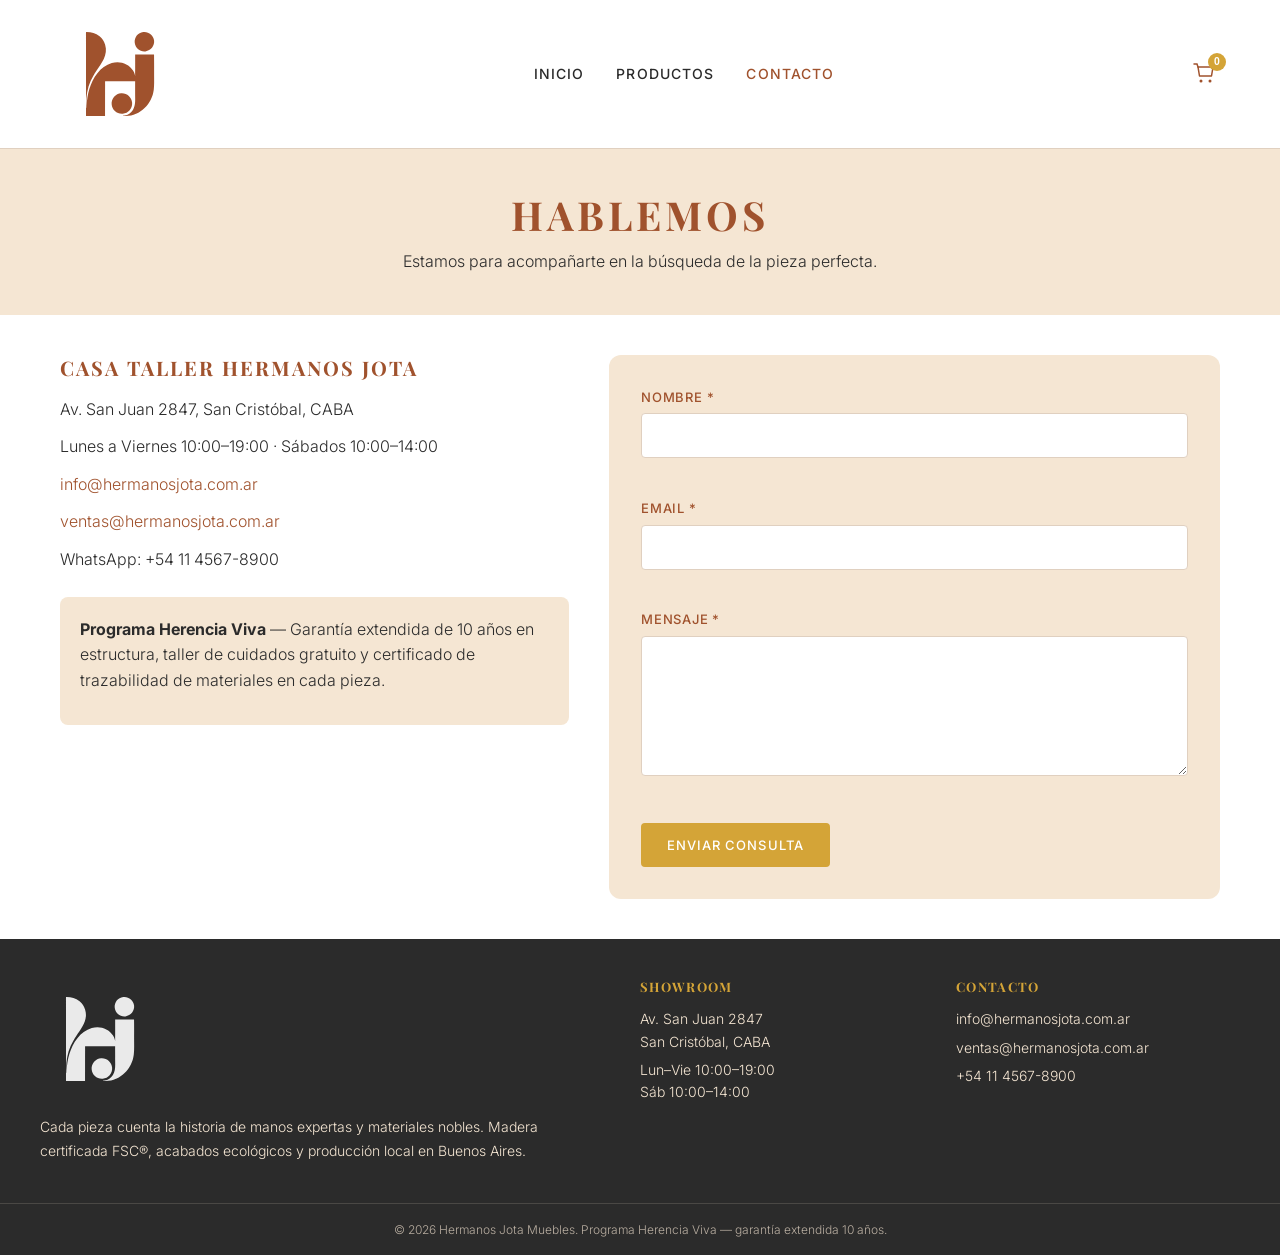
==== contacto.html @ 07ece823 "feat: primer boceto" ====
<!DOCTYPE html>
<html lang="es">
  <head>
    <meta charset="UTF-8" />
    <meta name="viewport" content="width=device-width, initial-scale=1.0" />
    <meta
      name="description"
      content="Contactá con Hermanos Jota. Showroom en San Cristóbal, Buenos Aires."
    />
    <title>Contacto — Hermanos Jota</title>
    <link rel="stylesheet" href="css/styles.css" />
    <link rel="stylesheet" href="css/contacto.css" />
  </head>
  <body data-page="contacto">
    <header class="site-header"></header>

    <main>
      <div class="page-header">
        <div class="container">
          <h1>Hablemos</h1>
          <p>Estamos para acompañarte en la búsqueda de la pieza perfecta.</p>
        </div>
      </div>

      <div class="container contact-layout">
        <div class="contact-info">
          <h2>Casa Taller Hermanos Jota</h2>
          <p>Av. San Juan 2847, San Cristóbal, CABA</p>
          <p>Lunes a Viernes 10:00–19:00 · Sábados 10:00–14:00</p>
          <p>
            <a href="mailto:info@hermanosjota.com.ar">info@hermanosjota.com.ar</a>
          </p>
          <p>
            <a href="mailto:ventas@hermanosjota.com.ar">ventas@hermanosjota.com.ar</a>
          </p>
          <p>WhatsApp: +54 11 4567-8900</p>
          <div class="contact-info__highlight">
            <p>
              <strong>Programa Herencia Viva</strong> — Garantía extendida de 10 años
              en estructura, taller de cuidados gratuito y certificado de
              trazabilidad de materiales en cada pieza.
            </p>
          </div>
        </div>

        <form id="contact-form" class="contact-form" novalidate>
          <div class="form-group">
            <label for="nombre">Nombre *</label>
            <input type="text" id="nombre" name="nombre" autocomplete="name" />
            <span class="field-error" aria-live="polite"></span>
          </div>
          <div class="form-group">
            <label for="email">Email *</label>
            <input type="email" id="email" name="email" autocomplete="email" />
            <span class="field-error" aria-live="polite"></span>
          </div>
          <div class="form-group">
            <label for="mensaje">Mensaje *</label>
            <textarea id="mensaje" name="mensaje"></textarea>
            <span class="field-error" aria-live="polite"></span>
          </div>
          <button type="submit" class="btn btn--primary">Enviar Consulta</button>
          <div id="form-feedback" class="form-feedback" hidden aria-live="polite"></div>
        </form>
      </div>
    </main>

    <footer class="site-footer"></footer>

    <script src="js/data.js"></script>
    <script src="js/main.js"></script>
    <script src="js/contacto.js"></script>
  </body>
</html>
---- css/styles.css ----
@import url("https://fonts.googleapis.com/css2?family=Inter:wght@300;400;500;700&family=Playfair+Display:wght@400;700&display=swap");

/* ── Variables ── */
:root {
  --color-primary: #a0522d;
  --color-secondary: #87a96b;
  --color-bg-main: #f5e6d3;
  --color-accent-gold: #d4a437;
  --color-accent-rose: #c47a6d;
  --color-text-dark: #2b2b2b;
  --color-border-subtle: #e0d0c0;
  --color-white: #ffffff;

  --font-heading: "Playfair Display", Georgia, serif;
  --font-body: "Inter", -apple-system, BlinkMacSystemFont, sans-serif;

  --radius-sm: 4px;
  --radius-md: 8px;
  --radius-lg: 12px;
  --shadow-sm: 0 2px 8px rgba(43, 43, 43, 0.08);
  --shadow-md: 0 4px 20px rgba(43, 43, 43, 0.12);
  --transition: 0.25s ease;
  --container: 1200px;
}

/* ── Reset & Base ── */
*,
*::before,
*::after {
  box-sizing: border-box;
  margin: 0;
  padding: 0;
}

html {
  scroll-behavior: smooth;
}

body {
  font-family: var(--font-body);
  font-weight: 400;
  font-size: 1rem;
  line-height: 1.6;
  color: var(--color-text-dark);
  background-color: var(--color-white);
  min-height: 100vh;
  display: flex;
  flex-direction: column;
}

img {
  max-width: 100%;
  height: auto;
  display: block;
}

a {
  color: var(--color-primary);
  text-decoration: none;
  transition: color var(--transition);
}

a:hover {
  color: var(--color-accent-gold);
}

h1,
h2,
h3,
h4 {
  font-family: var(--font-heading);
  text-transform: uppercase;
  letter-spacing: 0.1em;
  line-height: 1.3;
  color: var(--color-primary);
}

.container {
  width: 100%;
  max-width: var(--container);
  margin-inline: auto;
  padding-inline: 1.25rem;
}

main {
  flex: 1;
}

/* ── Header ── */
.site-header {
  background: var(--color-white);
  border-bottom: 1px solid var(--color-border-subtle);
  position: sticky;
  top: 0;
  z-index: 100;
}

.header-inner {
  display: flex;
  align-items: center;
  justify-content: space-between;
  gap: 1rem;
  padding-block: 0.875rem;
}

.logo img {
  width: 120px;
}

.nav-toggle {
  display: flex;
  flex-direction: column;
  gap: 5px;
  background: none;
  border: none;
  cursor: pointer;
  padding: 4px;
}

.nav-toggle span {
  display: block;
  width: 24px;
  height: 2px;
  background: var(--color-primary);
  transition: var(--transition);
}

.main-nav {
  display: none;
  position: absolute;
  top: 100%;
  left: 0;
  right: 0;
  background: var(--color-white);
  border-bottom: 1px solid var(--color-border-subtle);
  box-shadow: var(--shadow-sm);
}

.main-nav.is-open {
  display: block;
}

.nav-list {
  list-style: none;
  padding: 1rem 1.25rem;
}

.nav-list li + li {
  margin-top: 0.5rem;
}

.nav-list a {
  font-weight: 500;
  font-size: 0.875rem;
  text-transform: uppercase;
  letter-spacing: 0.08em;
  color: var(--color-text-dark);
}

.nav-list a.active,
.nav-list a:hover {
  color: var(--color-primary);
}

.cart-btn {
  position: relative;
  background: none;
  border: none;
  cursor: pointer;
  color: var(--color-primary);
  padding: 4px;
}

.cart-count {
  position: absolute;
  top: -4px;
  right: -6px;
  background: var(--color-accent-gold);
  color: var(--color-white);
  font-size: 0.65rem;
  font-weight: 700;
  min-width: 18px;
  height: 18px;
  border-radius: 50%;
  display: flex;
  align-items: center;
  justify-content: center;
}

/* ── Buttons ── */
.btn {
  display: inline-flex;
  align-items: center;
  justify-content: center;
  gap: 0.5rem;
  font-family: var(--font-body);
  font-weight: 500;
  font-size: 0.8125rem;
  text-transform: uppercase;
  letter-spacing: 0.08em;
  padding: 0.75rem 1.5rem;
  border: 2px solid transparent;
  border-radius: var(--radius-sm);
  cursor: pointer;
  transition: all var(--transition);
  text-decoration: none;
}

.btn--primary {
  background: var(--color-accent-gold);
  color: var(--color-white);
  border-color: var(--color-accent-gold);
}

.btn--primary:hover {
  background: var(--color-primary);
  border-color: var(--color-primary);
  color: var(--color-white);
}

.btn--secondary {
  background: transparent;
  color: var(--color-primary);
  border-color: var(--color-primary);
}

.btn--secondary:hover {
  background: var(--color-primary);
  color: var(--color-white);
}

.btn--sm {
  padding: 0.5rem 1rem;
  font-size: 0.75rem;
  width: 100%;
}

.btn:disabled {
  opacity: 0.6;
  cursor: not-allowed;
}

/* ── Badge ── */
.badge {
  display: inline-block;
  font-size: 0.6875rem;
  font-weight: 500;
  text-transform: uppercase;
  letter-spacing: 0.06em;
  padding: 0.25rem 0.625rem;
  border-radius: var(--radius-sm);
}

.badge--sustainability {
  background: var(--color-secondary);
  color: var(--color-white);
}

/* ── Sections ── */
.section {
  padding: 3.5rem 0;
}

.section--alt {
  background: var(--color-bg-main);
}

.section__header {
  text-align: center;
  margin-bottom: 2.5rem;
}

.section__title {
  font-size: clamp(1.5rem, 3vw, 2rem);
  margin-bottom: 0.75rem;
}

.section__subtitle {
  font-weight: 300;
  font-size: 0.9375rem;
  max-width: 520px;
  margin-inline: auto;
  color: var(--color-text-dark);
}

/* ── Page header (compartido) ── */
.page-header {
  background: var(--color-bg-main);
  padding: 2.5rem 0;
  text-align: center;
}

.page-header h1 {
  font-size: clamp(1.75rem, 4vw, 2.5rem);
  margin-bottom: 0.5rem;
}

.page-header p {
  font-weight: 300;
}

/* ── Loader & Empty ── */
.loader {
  text-align: center;
  padding: 3rem;
  font-weight: 300;
  color: var(--color-primary);
}

.loader::after {
  content: "";
  display: block;
  width: 32px;
  height: 32px;
  margin: 1rem auto 0;
  border: 3px solid var(--color-border-subtle);
  border-top-color: var(--color-primary);
  border-radius: 50%;
  animation: spin 0.8s linear infinite;
}

@keyframes spin {
  to {
    transform: rotate(360deg);
  }
}

.empty-state {
  text-align: center;
  padding: 3rem 1rem;
  font-weight: 300;
  grid-column: 1 / -1;
}

/* ── Footer ── */
.site-footer {
  background: var(--color-text-dark);
  color: var(--color-bg-main);
  margin-top: auto;
}

.footer-grid {
  display: grid;
  grid-template-columns: 1fr;
  gap: 2rem;
  padding: 2.5rem 0;
}

.footer-brand img {
  margin-bottom: 1rem;
  filter: brightness(0) invert(1);
  opacity: 0.9;
}

.footer-brand p {
  font-weight: 300;
  font-size: 0.875rem;
  line-height: 1.7;
}

.footer-col h4 {
  font-size: 0.8125rem;
  color: var(--color-accent-gold);
  margin-bottom: 0.75rem;
}

.footer-col p,
.footer-col a {
  font-weight: 300;
  font-size: 0.875rem;
  color: var(--color-bg-main);
  margin-bottom: 0.375rem;
}

.footer-col a:hover {
  color: var(--color-accent-gold);
}

.footer-bottom {
  border-top: 1px solid rgba(245, 230, 211, 0.15);
  padding: 1rem 0;
}

.footer-bottom p {
  font-weight: 300;
  font-size: 0.75rem;
  text-align: center;
  color: rgba(245, 230, 211, 0.7);
}

/* ── Responsive (general) ── */
@media (min-width: 768px) {
  .nav-toggle {
    display: none;
  }

  .main-nav {
    display: block;
    position: static;
    background: none;
    border: none;
    box-shadow: none;
  }

  .nav-list {
    display: flex;
    gap: 2rem;
    padding: 0;
  }

  .nav-list li + li {
    margin-top: 0;
  }

  .footer-grid {
    grid-template-columns: 2fr 1fr 1fr;
  }
}
---- css/contacto.css ----
/* ── Contacto ── */
.contact-layout {
  display: grid;
  grid-template-columns: 1fr;
  gap: 2.5rem;
  padding-block: 2.5rem;
}

.contact-info h2 {
  font-size: 1.25rem;
  margin-bottom: 1rem;
}

.contact-info p {
  font-weight: 300;
  margin-bottom: 0.75rem;
}

.contact-info__highlight {
  background: var(--color-bg-main);
  padding: 1.25rem;
  border-radius: var(--radius-md);
  margin-top: 1.5rem;
}

.contact-form {
  background: var(--color-bg-main);
  padding: 2rem;
  border-radius: var(--radius-lg);
}

.form-group {
  margin-bottom: 1.25rem;
}

.form-group label {
  display: block;
  font-weight: 500;
  font-size: 0.8125rem;
  text-transform: uppercase;
  letter-spacing: 0.06em;
  margin-bottom: 0.375rem;
  color: var(--color-primary);
}

.form-group input,
.form-group textarea {
  width: 100%;
  padding: 0.75rem 1rem;
  border: 1px solid var(--color-border-subtle);
  border-radius: var(--radius-sm);
  font-family: var(--font-body);
  font-size: 0.9375rem;
  background: var(--color-white);
  transition: border-color var(--transition);
}

.form-group input:focus,
.form-group textarea:focus {
  outline: none;
  border-color: var(--color-primary);
}

.form-group input.is-invalid,
.form-group textarea.is-invalid {
  border-color: var(--color-accent-rose);
}

.form-group textarea {
  min-height: 140px;
  resize: vertical;
}

.field-error {
  display: block;
  font-size: 0.8125rem;
  color: var(--color-accent-rose);
  margin-top: 0.25rem;
  min-height: 1.2em;
}

.form-feedback {
  margin-top: 1.25rem;
  padding: 1rem 1.25rem;
  border-radius: var(--radius-md);
  font-size: 0.9375rem;
}

.form-feedback--success {
  background: rgba(135, 169, 107, 0.15);
  border: 1px solid var(--color-secondary);
  color: var(--color-text-dark);
}

@media (min-width: 768px) {
  .contact-layout {
    grid-template-columns: 1fr 1.2fr;
  }
}
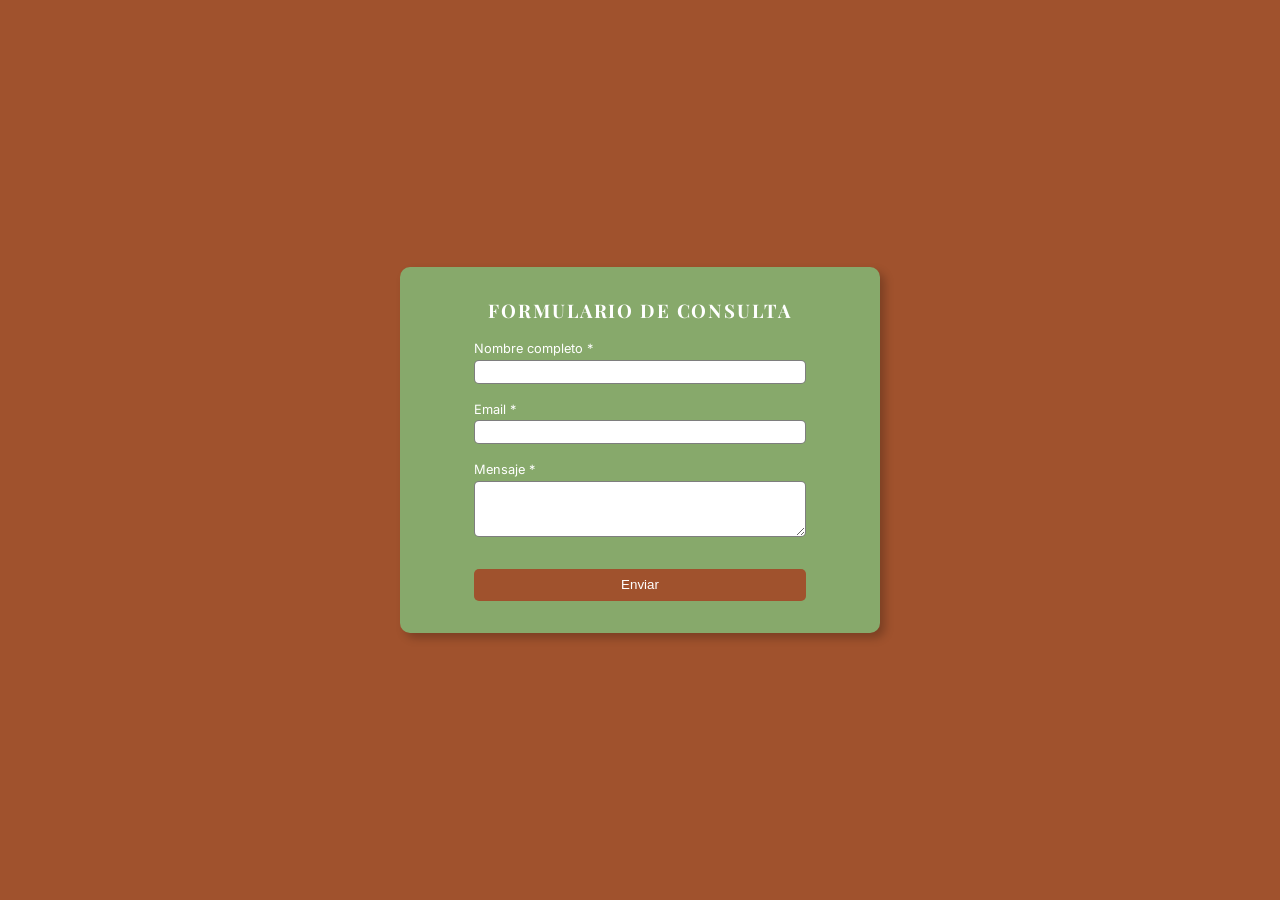
==== commit f9a7cd6b: "feat: primera version del formulario" ====
--- a/contacto.html
+++ b/contacto.html
@@ -1,74 +1,37 @@
-<!DOCTYPE html>
-<html lang="es">
+<!doctype html>
+<html>
   <head>
-    <meta charset="UTF-8" />
+    <link rel="stylesheet" href="/css/contacto.css" />
     <meta name="viewport" content="width=device-width, initial-scale=1.0" />
-    <meta
-      name="description"
-      content="Contactá con Hermanos Jota. Showroom en San Cristóbal, Buenos Aires."
-    />
-    <title>Contacto — Hermanos Jota</title>
-    <link rel="stylesheet" href="css/styles.css" />
-    <link rel="stylesheet" href="css/contacto.css" />
   </head>
-  <body data-page="contacto">
-    <header class="site-header"></header>
+  <body>
+    <div class="container">
+      <form action="" class="form" id="formContacto">
+        <h3>Formulario de consulta</h3>
 
-    <main>
-      <div class="page-header">
-        <div class="container">
-          <h1>Hablemos</h1>
-          <p>Estamos para acompañarte en la búsqueda de la pieza perfecta.</p>
-        </div>
-      </div>
-
-      <div class="container contact-layout">
-        <div class="contact-info">
-          <h2>Casa Taller Hermanos Jota</h2>
-          <p>Av. San Juan 2847, San Cristóbal, CABA</p>
-          <p>Lunes a Viernes 10:00–19:00 · Sábados 10:00–14:00</p>
-          <p>
-            <a href="mailto:info@hermanosjota.com.ar">info@hermanosjota.com.ar</a>
-          </p>
-          <p>
-            <a href="mailto:ventas@hermanosjota.com.ar">ventas@hermanosjota.com.ar</a>
-          </p>
-          <p>WhatsApp: +54 11 4567-8900</p>
-          <div class="contact-info__highlight">
-            <p>
-              <strong>Programa Herencia Viva</strong> — Garantía extendida de 10 años
-              en estructura, taller de cuidados gratuito y certificado de
-              trazabilidad de materiales en cada pieza.
-            </p>
-          </div>
+        <div class="group">
+          <label for="nombre">Nombre completo *</label>
+          <input type="text" id="nombre" name="nombre" />
+          <p class="error" id="errorNombre"></p>
         </div>
 
-        <form id="contact-form" class="contact-form" novalidate>
-          <div class="form-group">
-            <label for="nombre">Nombre *</label>
-            <input type="text" id="nombre" name="nombre" autocomplete="name" />
-            <span class="field-error" aria-live="polite"></span>
-          </div>
-          <div class="form-group">
-            <label for="email">Email *</label>
-            <input type="email" id="email" name="email" autocomplete="email" />
-            <span class="field-error" aria-live="polite"></span>
-          </div>
-          <div class="form-group">
-            <label for="mensaje">Mensaje *</label>
-            <textarea id="mensaje" name="mensaje"></textarea>
-            <span class="field-error" aria-live="polite"></span>
-          </div>
-          <button type="submit" class="btn btn--primary">Enviar Consulta</button>
-          <div id="form-feedback" class="form-feedback" hidden aria-live="polite"></div>
-        </form>
-      </div>
-    </main>
+        <div class="group">
+          <label for="email">Email *</label>
+          <input type="email" name="email" id="email" />
+          <p class="error" id="errorEmail"></p>
+        </div>
 
-    <footer class="site-footer"></footer>
+        <div class="group">
+          <label for="mensaje"> Mensaje *</label>
+          <textarea name="mensaje" id="mensaje" maxlength="200"></textarea>
+          <p id="contadorMensaje" class="contadorMensaje"></p>
+          <p class="error" id="errorMensaje"></p>
+        </div>
 
-    <script src="js/data.js"></script>
-    <script src="js/main.js"></script>
-    <script src="js/contacto.js"></script>
+        <p id="mensajeExito" class="mensajeExito"></p>
+        <button type="submit" class="buttonSummit">Enviar</button>
+      </form>
+    </div>
+    <script src="/js/contacto.js"></script>
   </body>
 </html>
--- a/css/contacto.css
+++ b/css/contacto.css
@@ -1,99 +1,81 @@
-/* ── Contacto ── */
-.contact-layout {
-  display: grid;
-  grid-template-columns: 1fr;
-  gap: 2.5rem;
-  padding-block: 2.5rem;
+@import "./styles.css";
+.container {
+  display: flex;
+  align-items: center;
+  justify-content: center;
+  width: 100%;
+  height: 100vh;
+  background-color: var(--color-primary);
+}
+.form {
+  display: flex;
+  flex-direction: column;
+  justify-content: center;
+  align-items: center;
+  gap: 1rem;
+  width: 30rem;
+  padding: 2rem;
+  background-color: var(--color-secondary);
+  border-radius: 10px;
+  box-shadow: 5px 5px 10px rgba(0, 0, 0, 0.233);
+}
+.form h3 {
+  color: white;
+}
+.group {
+  display: flex;
+  flex-direction: column;
+  width: 80%;
+  color: white;
+}
+.group label {
+  font-size: 0.8rem;
 }
 
-.contact-info h2 {
-  font-size: 1.25rem;
-  margin-bottom: 1rem;
+.group input,
+textarea {
+  border-radius: 5px;
+  border: 1.4px solid rgba(0, 0, 0, 0.507);
+  font-size: 0.6rem;
+  font-weight: 300;
+  padding: 0.4rem;
+  box-sizing: border-box;
 }
-
-.contact-info p {
-  font-weight: 300;
-  margin-bottom: 0.75rem;
+.group input {
+  height: 1.5rem;
 }
-
-.contact-info__highlight {
-  background: var(--color-bg-main);
-  padding: 1.25rem;
-  border-radius: var(--radius-md);
-  margin-top: 1.5rem;
+.group textarea {
+  height: 3.5rem;
 }
-
-.contact-form {
-  background: var(--color-bg-main);
-  padding: 2rem;
-  border-radius: var(--radius-lg);
+.contadorMensaje {
+  font-size: 0.6rem;
+  text-align: end;
 }
-
-.form-group {
-  margin-bottom: 1.25rem;
+.buttonSummit {
+  width: 80%;
+  border-radius: 5px;
+  background-color: var(--color-primary);
+  border: none;
+  height: 2rem;
+  color: white;
+  transition: all 0.3s ease-in-out;
+  cursor: pointer;
 }
-
-.form-group label {
-  display: block;
-  font-weight: 500;
-  font-size: 0.8125rem;
-  text-transform: uppercase;
-  letter-spacing: 0.06em;
-  margin-bottom: 0.375rem;
-  color: var(--color-primary);
+.buttonSummit:hover {
+  background-color: var(--color-accent-gold);
 }
-
-.form-group input,
-.form-group textarea {
-  width: 100%;
-  padding: 0.75rem 1rem;
-  border: 1px solid var(--color-border-subtle);
-  border-radius: var(--radius-sm);
-  font-family: var(--font-body);
-  font-size: 0.9375rem;
-  background: var(--color-white);
-  transition: border-color var(--transition);
+.mensajeExito {
+  color: rgb(3, 77, 3);
 }
-
-.form-group input:focus,
-.form-group textarea:focus {
-  outline: none;
-  border-color: var(--color-primary);
+.error {
+  font-size: 0.6rem;
+  color: rgb(196, 4, 4);
 }
-
-.form-group input.is-invalid,
-.form-group textarea.is-invalid {
-  border-color: var(--color-accent-rose);
-}
-
-.form-group textarea {
-  min-height: 140px;
-  resize: vertical;
-}
-
-.field-error {
-  display: block;
-  font-size: 0.8125rem;
-  color: var(--color-accent-rose);
-  margin-top: 0.25rem;
-  min-height: 1.2em;
-}
-
-.form-feedback {
-  margin-top: 1.25rem;
-  padding: 1rem 1.25rem;
-  border-radius: var(--radius-md);
-  font-size: 0.9375rem;
-}
-
-.form-feedback--success {
-  background: rgba(135, 169, 107, 0.15);
-  border: 1px solid var(--color-secondary);
-  color: var(--color-text-dark);
-}
-
-@media (min-width: 768px) {
-  .contact-layout {
-    grid-template-columns: 1fr 1.2fr;
+@media (max-width: 730px) {
+  .form {
+    width: 90%;
+  }
+  .group {
+    width: 100%;
   }
 }
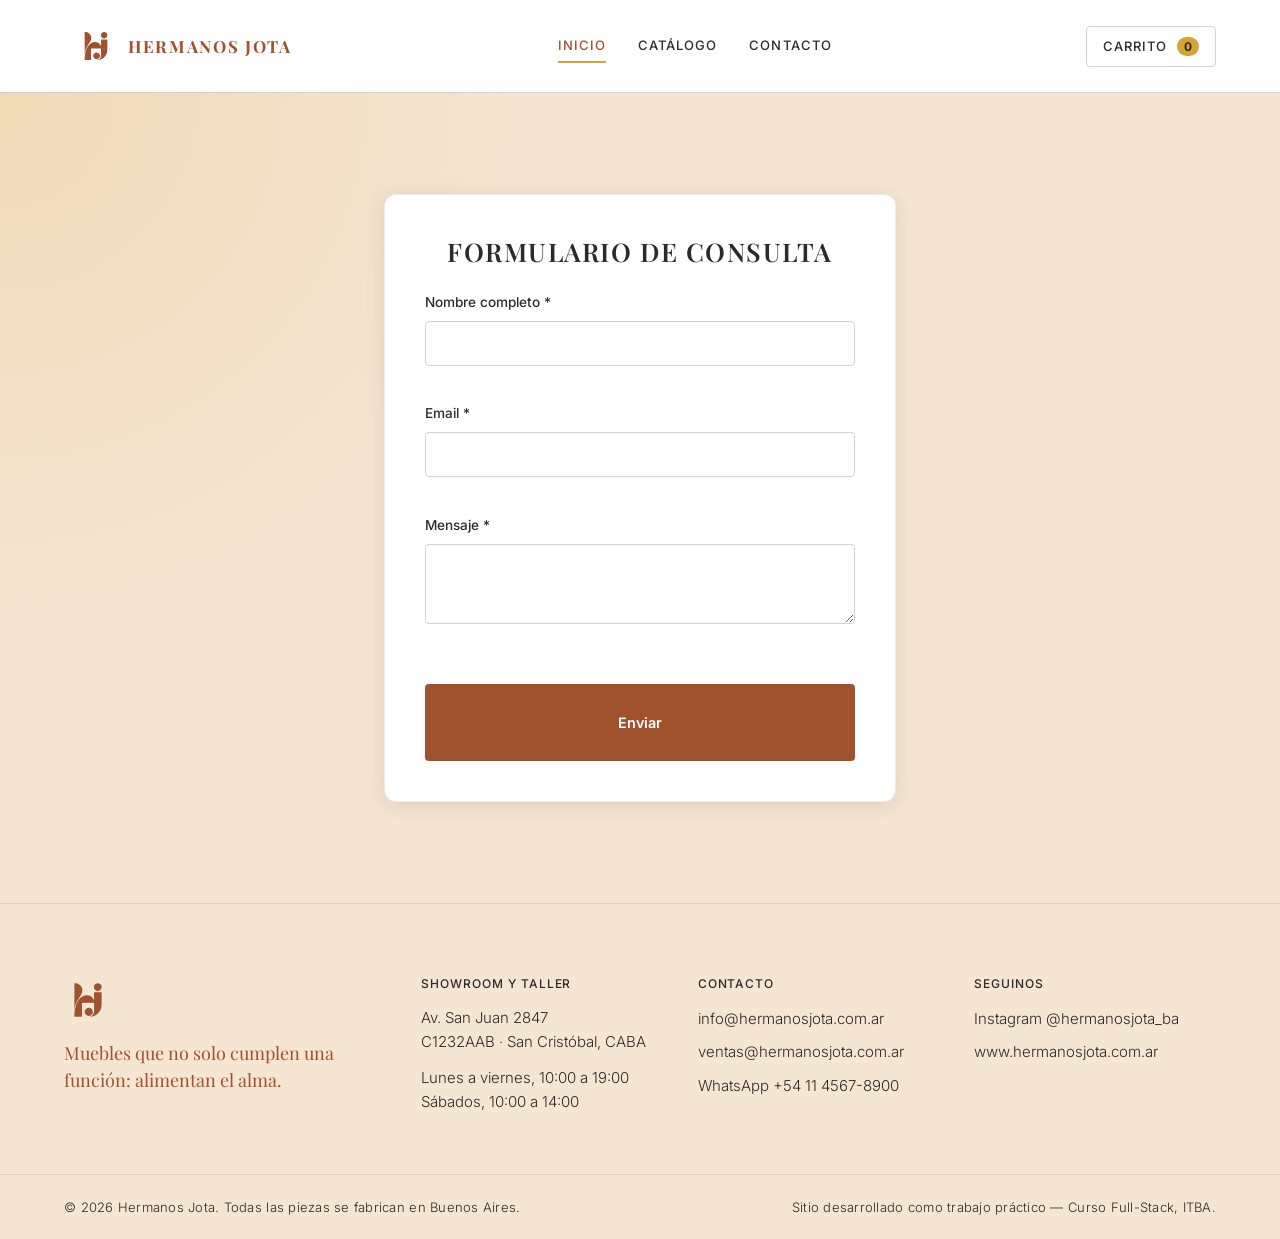
==== commit baa9ac0d: "fix: Agregue el header y footer del index.html" ====
--- a/contacto.html
+++ b/contacto.html
@@ -2,9 +2,48 @@
 <html>
   <head>
     <link rel="stylesheet" href="/css/contacto.css" />
+    <link rel="stylesheet" href="css/styles.css" />
     <meta name="viewport" content="width=device-width, initial-scale=1.0" />
   </head>
   <body>
+    <!-- Header -->
+    <header class="site-header">
+      <div class="site-header__inner contenedor">
+        <a class="marca" href="index.html">
+          <img
+            class="marca__simbolo"
+            src="assets/logo/logo.svg"
+            alt="Logo de Hermanos Jota"
+            width="500"
+            height="500"
+          />
+          <span class="marca__nombre">Hermanos Jota</span>
+        </a>
+
+        <nav class="nav-principal" aria-label="Navegación principal">
+          <ul class="nav-principal__lista">
+            <li>
+              <a class="is-activa" href="index.html" aria-current="page"
+                >Inicio</a
+              >
+            </li>
+            <li><a href="productos.html">Catálogo</a></li>
+            <li><a href="contacto.html">Contacto</a></li>
+          </ul>
+        </nav>
+
+        <button
+          class="boton-carrito"
+          id="boton-carrito"
+          type="button"
+          disabled
+          title="El panel del carrito llega con js/carrito.js"
+        >
+          Carrito
+          <span class="boton-carrito__contador" id="contador-carrito">0</span>
+        </button>
+      </div>
+    </header>
     <div class="container">
       <form action="" class="form" id="formContacto">
         <h3>Formulario de consulta</h3>
@@ -32,6 +71,88 @@
         <button type="submit" class="buttonSummit">Enviar</button>
       </form>
     </div>
+    <!-- Footer -->
+    <footer class="site-footer">
+      <div class="site-footer__inner contenedor">
+        <div class="site-footer__marca">
+          <img
+            class="marca__simbolo"
+            src="assets/logo/logo.svg"
+            alt=""
+            width="500"
+            height="500"
+            loading="lazy"
+            decoding="async"
+          />
+          <p class="site-footer__lema">
+            Muebles que no solo cumplen una función: alimentan el alma.
+          </p>
+        </div>
+
+        <div class="site-footer__bloque">
+          <h2>Showroom y taller</h2>
+          <p>Av. San Juan 2847<br />C1232AAB · San Cristóbal, CABA</p>
+          <p>Lunes a viernes, 10:00 a 19:00<br />Sábados, 10:00 a 14:00</p>
+        </div>
+
+        <div class="site-footer__bloque">
+          <h2>Contacto</h2>
+          <ul>
+            <li>
+              <a href="mailto:info@hermanosjota.com.ar"
+                >info@hermanosjota.com.ar</a
+              >
+            </li>
+            <li>
+              <a href="mailto:ventas@hermanosjota.com.ar"
+                >ventas@hermanosjota.com.ar</a
+              >
+            </li>
+            <li>
+              <a
+                href="https://wa.me/541145678900"
+                target="_blank"
+                rel="noopener"
+                >WhatsApp +54 11 4567-8900</a
+              >
+            </li>
+          </ul>
+        </div>
+
+        <div class="site-footer__bloque">
+          <h2>Seguinos</h2>
+          <ul>
+            <li>
+              <a
+                href="https://www.instagram.com/hermanosjota_ba"
+                target="_blank"
+                rel="noopener"
+                >Instagram @hermanosjota_ba</a
+              >
+            </li>
+            <li>
+              <a
+                href="https://www.hermanosjota.com.ar"
+                target="_blank"
+                rel="noopener"
+                >www.hermanosjota.com.ar</a
+              >
+            </li>
+          </ul>
+        </div>
+      </div>
+
+      <div class="site-footer__creditos">
+        <div class="contenedor">
+          <p>
+            © 2026 Hermanos Jota. Todas las piezas se fabrican en Buenos Aires.
+          </p>
+          <p>
+            Sitio desarrollado como trabajo práctico — Curso Full-Stack, ITBA.
+          </p>
+        </div>
+      </div>
+    </footer>
     <script src="/js/contacto.js"></script>
   </body>
 </html>
--- a/css/contacto.css
+++ b/css/contacto.css
@@ -1,81 +1,252 @@
 @import "./styles.css";
+
 .container {
+  height: 90vh;
+  min-height: 80vh;
+  width: 100%;
   display: flex;
   align-items: center;
   justify-content: center;
-  width: 100%;
-  height: 100vh;
-  background-color: var(--color-primary);
-}
+
+  padding: 2rem;
+  box-sizing: border-box;
+
+  background:
+    radial-gradient(
+      circle at top left,
+      rgba(212, 164, 55, 0.18),
+      transparent 35%
+    ),
+    var(--color-bg-main);
+}
+
 .form {
+  width: min(100%, 32rem);
+  height: auto;
   display: flex;
   flex-direction: column;
   justify-content: center;
-  align-items: center;
   gap: 1rem;
-  width: 30rem;
-  padding: 2rem;
-  background-color: var(--color-secondary);
-  border-radius: 10px;
-  box-shadow: 5px 5px 10px rgba(0, 0, 0, 0.233);
-}
+
+  padding: 2.5rem;
+
+  background-color: var(--color-white);
+
+  border: 1px solid rgba(160, 82, 45, 0.12);
+  border-radius: var(--radius-lg);
+
+  box-shadow: var(--shadow-md);
+
+  box-sizing: border-box;
+}
+
+/* ─────────────
+   TÍTULO
+───────────── */
+
 .form h3 {
-  color: white;
-}
+  width: 100%;
+  margin: 0 0 0.5rem;
+
+  color: var(--color-text-dark);
+
+  font-family: var(--font-heading);
+  font-size: 1.6rem;
+  font-weight: 600;
+
+  text-align: center;
+}
+
+/* ─────────────
+   CAMPOS
+───────────── */
+
 .group {
+  width: 100%;
+
   display: flex;
   flex-direction: column;
-  width: 80%;
-  color: white;
-}
+  gap: 0.45rem;
+
+  color: var(--color-text-dark);
+}
+
 .group label {
-  font-size: 0.8rem;
-}
+  font-family: var(--font-body);
+  font-size: 0.85rem;
+  font-weight: 500;
+}
+
+/* Inputs y textarea */
 
 .group input,
-textarea {
-  border-radius: 5px;
-  border: 1.4px solid rgba(0, 0, 0, 0.507);
-  font-size: 0.6rem;
-  font-weight: 300;
-  padding: 0.4rem;
+.group textarea {
+  width: 100%;
+
+  padding: 0.3rem 0.85rem;
+
   box-sizing: border-box;
-}
+
+  background-color: #fff;
+
+  border: 1px solid var(--color-border-subtle);
+  border-radius: var(--radius-sm);
+
+  color: var(--color-text-dark);
+
+  font-family: var(--font-body);
+  font-size: 0.9rem;
+
+  outline: none;
+
+  transition:
+    border-color var(--transition),
+    box-shadow var(--transition),
+    background-color var(--transition);
+}
+
+/* Altura */
+
 .group input {
-  height: 1.5rem;
-}
+  height: 2.8rem;
+}
+
 .group textarea {
-  height: 3.5rem;
-}
+  min-height: 5rem;
+
+  resize: vertical;
+}
+
+/* Placeholder */
+
+.group input::placeholder,
+.group textarea::placeholder {
+  color: #aaa;
+}
+
+/* Focus */
+
+.group input:focus,
+.group textarea:focus {
+  border-color: var(--color-primary);
+
+  background-color: #fff;
+
+  box-shadow: 0 0 0 3px rgba(160, 82, 45, 0.12);
+}
+
+/* ─────────────
+   CONTADOR
+───────────── */
+
 .contadorMensaje {
-  font-size: 0.6rem;
-  text-align: end;
-}
+  margin: 0;
+
+  color: #888;
+
+  font-family: var(--font-body);
+  font-size: 0.72rem;
+
+  text-align: right;
+}
+
+/* ─────────────
+   ERRORES
+───────────── */
+
+.error {
+  min-height: 0.9rem;
+
+  margin: 0;
+
+  color: #c0392b;
+
+  font-family: var(--font-body);
+  font-size: 0.75rem;
+}
+
+/* ─────────────
+   MENSAJE ÉXITO
+───────────── */
+
+.mensajeExito {
+  margin: 0;
+
+  color: #287a3e;
+
+  font-family: var(--font-body);
+  font-size: 0.85rem;
+  font-weight: 500;
+
+  text-align: center;
+}
+
+/* ─────────────
+   BOTÓN
+───────────── */
+
 .buttonSummit {
-  width: 80%;
-  border-radius: 5px;
+  width: 100%;
+  height: 4.8rem;
+
+  /* margin-top: 0.25rem; */
+
+  border: none;
+  border-radius: var(--radius-sm);
+
   background-color: var(--color-primary);
-  border: none;
-  height: 2rem;
-  color: white;
-  transition: all 0.3s ease-in-out;
+
+  color: var(--color-white);
+
+  font-family: var(--font-body);
+  font-size: 0.9rem;
+  font-weight: 600;
+  margin-top: auto;
   cursor: pointer;
-}
+
+  transition:
+    background-color var(--transition),
+    transform var(--transition),
+    box-shadow var(--transition);
+}
+
 .buttonSummit:hover {
-  background-color: var(--color-accent-gold);
-}
-.mensajeExito {
-  color: rgb(3, 77, 3);
-}
-.error {
-  font-size: 0.6rem;
-  color: rgb(196, 4, 4);
-}
+  background-color: #8f4727;
+
+  box-shadow: 0 4px 12px rgba(160, 82, 45, 0.25);
+
+  transform: translateY(-1px);
+}
+
+.buttonSummit:active {
+  transform: translateY(0);
+}
+
+/* ─────────────
+   RESPONSIVE
+───────────── */
+
 @media (max-width: 730px) {
+  .container {
+    padding: 1rem;
+  }
+
   .form {
-    width: 90%;
-  }
-  .group {
     width: 100%;
-  }
-}
+    padding: 2rem 1.5rem;
+  }
+
+  .form h3 {
+    font-size: 1.5rem;
+  }
+}
+
+@media (max-width: 400px) {
+  .form {
+    padding: 1.5rem 1rem;
+  }
+
+  .form h3 {
+    font-size: 1.35rem;
+  }
+}
--- a/css/styles.css
+++ b/css/styles.css
@@ -0,0 +1,489 @@
+@import url("https://fonts.googleapis.com/css2?family=Inter:wght@300;400;500;700&family=Playfair+Display:wght@400;700&display=swap");
+
+/* ── Variables ── */
+:root {
+  --color-primary: #a0522d;
+  --color-secondary: #87a96b;
+  --color-bg-main: #f5e6d3;
+  --color-accent-gold: #d4a437;
+  --color-accent-rose: #c47a6d;
+  --color-text-dark: #2b2b2b;
+  --color-border-subtle: #e0d0c0;
+  --color-white: #ffffff;
+
+  --font-heading: "Playfair Display", Georgia, serif;
+  --font-body: "Inter", -apple-system, BlinkMacSystemFont, sans-serif;
+
+  --radius-sm: 4px;
+  --radius-md: 8px;
+  --radius-lg: 12px;
+  --shadow-sm: 0 2px 8px rgba(43, 43, 43, 0.08);
+  --shadow-md: 0 4px 20px rgba(43, 43, 43, 0.12);
+  --transition: 0.25s ease;
+  --container: 1200px;
+}
+
+/* ── Reset & Base ── */
+*,
+*::before,
+*::after {
+  box-sizing: border-box;
+  margin: 0;
+  padding: 0;
+}
+
+html {
+  scroll-behavior: smooth;
+}
+
+body {
+  font-family: var(--font-body);
+  overflow-wrap: break-word;
+  font-weight: 400;
+  font-size: 1rem;
+  line-height: 1.6;
+  color: var(--color-text-dark);
+  background-color: var(--color-white);
+  min-height: 100vh;
+  display: flex;
+  flex-direction: column;
+}
+
+img {
+  max-width: 100%;
+  height: auto;
+  display: block;
+}
+
+a {
+  color: var(--color-primary);
+  text-decoration: none;
+  transition: color var(--transition);
+}
+
+a:hover {
+  color: var(--color-accent-gold);
+}
+
+h1,
+h2,
+h3,
+h4 {
+  font-family: var(--font-heading);
+  text-transform: uppercase;
+  letter-spacing: 0.1em;
+  line-height: 1.3;
+  color: var(--color-primary);
+}
+
+/* Header, footer y botones: comunes a todas las páginas.
+   Lo propio del home está en css/home.css.
+   Mobile first: la base es celular, las media queries agrandan. */
+
+/* Contenedor centrado */
+.contenedor {
+  width: 90%;
+  max-width: var(--container);
+  margin: 0 auto;
+}
+
+/* Volanta. El manual pide Inter Light con espaciado 0.02em.
+   En gris oscuro: el verde salvia no contrasta bien sobre fondo claro. */
+.eyebrow {
+  font-family: var(--font-body);
+  font-weight: 300;
+  font-size: 0.8125rem;
+  letter-spacing: 0.02em;
+  text-transform: uppercase;
+  color: var(--color-text-dark);
+  margin-bottom: 16px;
+}
+
+/* A tamaño chico, 0.1em cuesta leer */
+h3 {
+  letter-spacing: 0.06em;
+}
+
+/* Foco visible con los colores de la marca */
+:focus-visible {
+  outline: 2px solid var(--color-text-dark);
+  outline-offset: 3px;
+}
+
+/* El header es sticky y taparía lo que se enfoca con el teclado */
+main,
+section {
+  scroll-margin-top: 110px;
+}
+
+/* Saltar al contenido: invisible hasta que se lo enfoca con el teclado */
+.saltar-al-contenido {
+  position: absolute;
+  top: 0;
+  left: -9999px;
+  z-index: 20;
+  background-color: var(--color-primary);
+  color: var(--color-bg-main);
+  padding: 12px 22px;
+  font-weight: 500;
+  font-size: 0.8125rem;
+  text-transform: uppercase;
+  letter-spacing: 0.08em;
+}
+
+.saltar-al-contenido:focus {
+  left: 0;
+}
+
+/* Menos movimiento si el sistema lo pide */
+@media (prefers-reduced-motion: reduce) {
+  html {
+    scroll-behavior: auto;
+  }
+
+  *,
+  *::before,
+  *::after {
+    transition-duration: 0.01ms !important;
+    animation-duration: 0.01ms !important;
+  }
+}
+
+/* Botones. El manual pide Inter Medium, mayúsculas y espaciado 0.08em */
+.boton {
+  display: inline-block;
+  font-family: var(--font-body);
+  font-weight: 500;
+  font-size: 0.8125rem;
+  text-transform: uppercase;
+  letter-spacing: 0.08em;
+  text-align: center;
+  padding: 15px 30px;
+  border: 1px solid transparent;
+  border-radius: var(--radius-sm);
+  cursor: pointer;
+  transition: background-color var(--transition), color var(--transition),
+              border-color var(--transition);
+}
+
+.boton--primario {
+  background-color: var(--color-primary);
+  color: var(--color-bg-main);
+}
+
+.boton--primario:hover {
+  background-color: var(--color-accent-gold);
+  color: var(--color-text-dark);
+}
+
+.boton--secundario {
+  background-color: transparent;
+  border-color: var(--color-primary);
+  color: var(--color-primary);
+}
+
+.boton--secundario:hover {
+  background-color: var(--color-primary);
+  color: var(--color-bg-main);
+}
+
+/* --- Header --- */
+
+/* Fijo arriba para que el carrito quede siempre a la vista */
+.site-header {
+  position: sticky;
+  top: 0;
+  z-index: 10;
+  background-color: var(--color-white);
+  border-bottom: 1px solid var(--color-border-subtle);
+}
+
+.site-header__inner {
+  display: flex;
+  flex-wrap: wrap;
+  align-items: center;
+  justify-content: space-between;
+  gap: 10px 24px;
+  padding: 14px 0;
+}
+
+/* El manual pide espacio libre alrededor del logo (la altura de la "H")
+   y un ancho mínimo de 120px */
+.marca {
+  display: flex;
+  align-items: center;
+  gap: 12px;
+  padding: 12px;
+  min-width: 120px;
+}
+
+.marca__simbolo {
+  width: 40px;
+  height: 40px;
+}
+
+.marca__nombre {
+  font-family: var(--font-heading);
+  font-weight: 700;
+  font-size: 1.05rem;
+  text-transform: uppercase;
+  letter-spacing: 0.1em;
+  color: var(--color-primary);
+  line-height: 1.2;
+}
+
+/* En celular la nav baja sola a un renglón propio */
+.nav-principal {
+  order: 3;
+  width: 100%;
+}
+
+.nav-principal__lista {
+  display: flex;
+  justify-content: center;
+  gap: 24px;
+  list-style: none;
+}
+
+.nav-principal__lista a {
+  display: inline-block;
+  font-weight: 500;
+  font-size: 0.8125rem;
+  text-transform: uppercase;
+  letter-spacing: 0.08em;
+  color: var(--color-text-dark);
+  padding: 6px 0;
+  border-bottom: 2px solid transparent;
+}
+
+.nav-principal__lista a:hover {
+  color: var(--color-primary);
+  border-bottom-color: var(--color-border-subtle);
+}
+
+/* Página actual */
+.nav-principal__lista .is-activa {
+  color: var(--color-primary);
+  border-bottom-color: var(--color-accent-gold);
+}
+
+/* Carrito */
+.boton-carrito {
+  display: flex;
+  align-items: center;
+  gap: 10px;
+  font-family: var(--font-body);
+  font-weight: 500;
+  font-size: 0.8125rem;
+  text-transform: uppercase;
+  letter-spacing: 0.08em;
+  color: var(--color-text-dark);
+  background-color: transparent;
+  border: 1px solid var(--color-border-subtle);
+  border-radius: var(--radius-sm);
+  padding: 10px 16px;
+  cursor: pointer;
+  transition: border-color var(--transition), color var(--transition);
+}
+
+.boton-carrito:hover:enabled {
+  border-color: var(--color-primary);
+  color: var(--color-primary);
+}
+
+/* Deshabilitado mientras no exista js/carrito.js */
+.boton-carrito:disabled {
+  cursor: default;
+}
+
+.boton-carrito__contador {
+  display: inline-block;
+  min-width: 22px;
+  padding: 2px 6px;
+  border-radius: 999px;
+  background-color: var(--color-accent-gold);
+  color: var(--color-text-dark);
+  font-weight: 700;
+  font-size: 0.75rem;
+  letter-spacing: 0;
+  text-align: center;
+}
+
+/* Carrito vacío */
+.boton-carrito__contador.esta-vacio {
+  background-color: var(--color-border-subtle);
+  color: var(--color-text-dark);
+}
+
+/* --- Footer --- */
+
+.site-footer {
+  margin-top: auto;
+  background-color: var(--color-bg-main);
+  border-top: 1px solid var(--color-border-subtle);
+}
+
+.site-footer__inner {
+  display: flex;
+  flex-direction: column;
+  gap: 36px;
+  padding: 56px 0 40px;
+}
+
+.site-footer__marca .marca__simbolo {
+  width: 48px;
+  height: 48px;
+  margin-bottom: 16px;
+}
+
+.site-footer__lema {
+  font-family: var(--font-heading);
+  font-size: 1.125rem;
+  line-height: 1.5;
+  color: var(--color-primary);
+}
+
+.site-footer__bloque h2 {
+  font-family: var(--font-body);
+  font-weight: 500;
+  font-size: 0.75rem;
+  text-transform: uppercase;
+  letter-spacing: 0.08em;
+  color: var(--color-text-dark);
+  margin-bottom: 14px;
+}
+
+.site-footer__bloque p {
+  font-weight: 300;
+  font-size: 0.9375rem;
+  margin-bottom: 12px;
+}
+
+.site-footer__bloque ul {
+  list-style: none;
+}
+
+.site-footer__bloque li {
+  margin-bottom: 8px;
+}
+
+.site-footer__bloque a {
+  font-weight: 300;
+  font-size: 0.9375rem;
+  color: var(--color-text-dark);
+}
+
+.site-footer__bloque a:hover {
+  color: var(--color-primary);
+}
+
+.site-footer__creditos {
+  border-top: 1px solid var(--color-border-subtle);
+  padding: 22px 0;
+}
+
+.site-footer__creditos p {
+  font-weight: 300;
+  font-size: 0.8125rem;
+  letter-spacing: 0.02em;
+  margin-bottom: 4px;
+}
+
+/* --- Celulares angostos --- */
+/* Achicamos el lockup para que la marca y el carrito entren en un renglón */
+@media (max-width: 480px) {
+  .marca {
+    gap: 6px;
+    padding: 8px 10px;
+  }
+
+  .marca__simbolo {
+    width: 36px;
+    height: 36px;
+  }
+
+  .marca__nombre {
+    font-size: 0.75rem;
+    letter-spacing: 0.06em;
+  }
+
+  .boton-carrito {
+    padding: 8px 12px;
+  }
+
+  .site-header__inner {
+    gap: 6px 14px;
+    padding: 10px 0;
+  }
+
+  .nav-principal__lista {
+    gap: 18px;
+  }
+}
+
+/* --- Tablet y escritorio --- */
+@media (min-width: 768px) {
+
+  /* Acá ya entra todo en un renglón */
+  .nav-principal {
+    order: 0;
+    width: auto;
+  }
+
+  .nav-principal__lista {
+    gap: 24px;
+  }
+
+  /* Dos columnas: con cuatro los mails no entran y se pisan */
+  .site-footer__inner {
+    flex-direction: row;
+    flex-wrap: wrap;
+    gap: 32px;
+    padding: 72px 0 48px;
+  }
+
+  .site-footer__marca {
+    width: 100%;
+  }
+
+  .site-footer__bloque {
+    width: calc((100% - 32px) / 2);
+    min-width: 0;
+  }
+
+  .site-footer__creditos .contenedor {
+    display: flex;
+    justify-content: space-between;
+    gap: 20px;
+  }
+
+  .site-footer__creditos p {
+    margin-bottom: 0;
+  }
+}
+
+/* --- Escritorio ancho --- */
+@media (min-width: 1200px) {
+
+  /* Ahora sí entran las cuatro columnas */
+  .site-footer__inner {
+    flex-wrap: nowrap;
+    justify-content: space-between;
+  }
+
+  .site-footer__marca {
+    width: 28%;
+  }
+
+  .site-footer__bloque {
+    width: 21%;
+  }
+}
+
+/* --- Escritorio --- */
+@media (min-width: 1024px) {
+
+  .nav-principal__lista {
+    gap: 32px;
+  }
+}
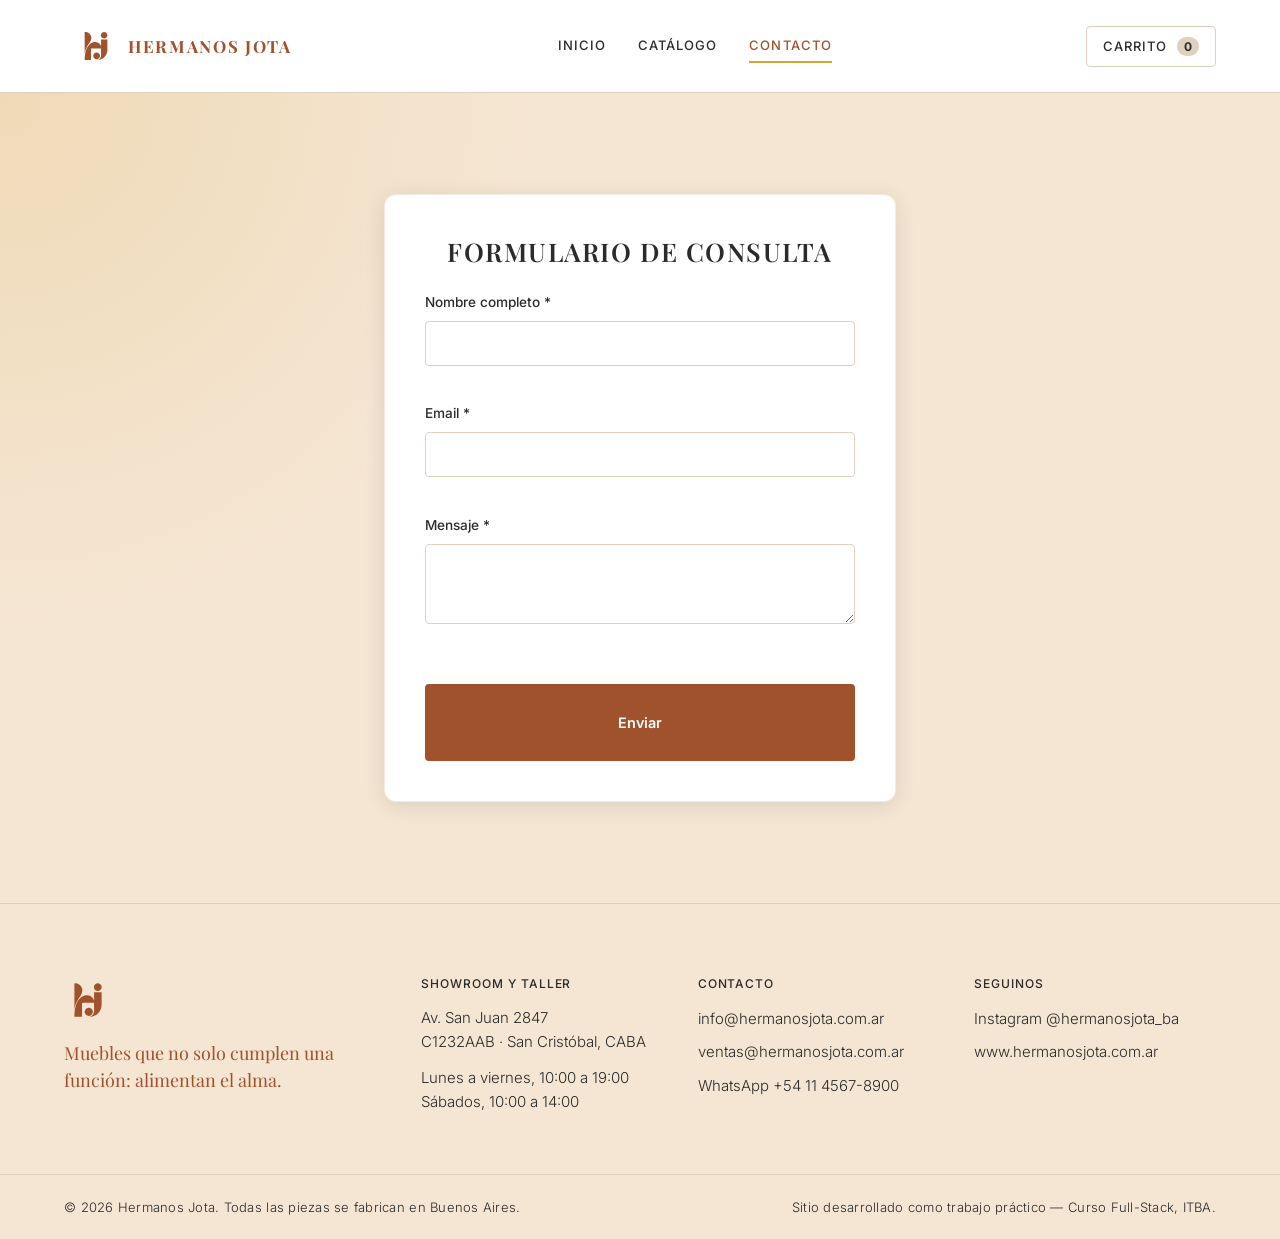
==== commit f8f4885e: "correcciones sobre la integracion de la vista en detalle de productos" ====
--- a/contacto.html
+++ b/contacto.html
@@ -23,12 +23,12 @@
         <nav class="nav-principal" aria-label="Navegación principal">
           <ul class="nav-principal__lista">
             <li>
-              <a class="is-activa" href="index.html" aria-current="page"
+              <a href="index.html"
                 >Inicio</a
               >
             </li>
             <li><a href="productos.html">Catálogo</a></li>
-            <li><a href="contacto.html">Contacto</a></li>
+            <li><a class="is-activa" href="contacto.html" aria-current="page">Contacto</a></li>
           </ul>
         </nav>
 
@@ -153,6 +153,9 @@
         </div>
       </div>
     </footer>
-    <script src="/js/contacto.js"></script>
+    <script src="js/data.js"></script>
+    <script src="js/carrito.js"></script>
+    <script src="js/main.js"></script>
+    <script src="js/contacto.js"></script>
   </body>
 </html>
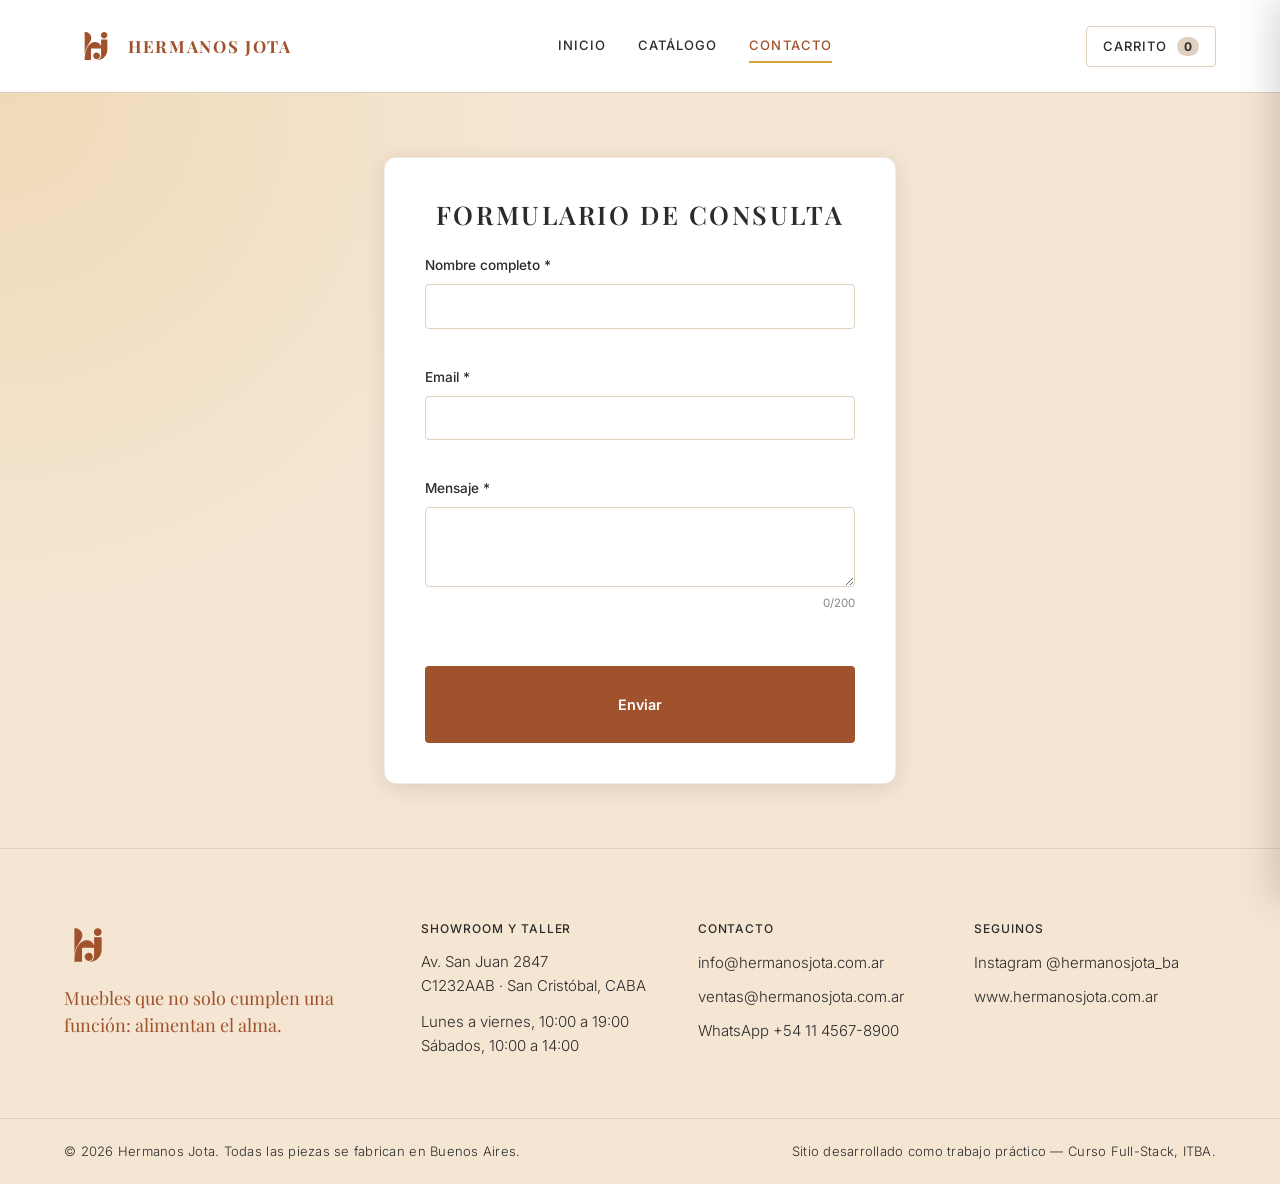
==== commit f2606b8a: "Unifica el sistema compartido y hace funcionar el carrito Las cuatro paginas venian de ramas distint" ====
--- a/contacto.html
+++ b/contacto.html
@@ -1,161 +1,129 @@
-<!doctype html>
-<html>
-  <head>
-    <link rel="stylesheet" href="/css/contacto.css" />
-    <link rel="stylesheet" href="css/styles.css" />
-    <meta name="viewport" content="width=device-width, initial-scale=1.0" />
-  </head>
-  <body>
-    <!-- Header -->
-    <header class="site-header">
-      <div class="site-header__inner contenedor">
-        <a class="marca" href="index.html">
-          <img
-            class="marca__simbolo"
-            src="assets/logo/logo.svg"
-            alt="Logo de Hermanos Jota"
-            width="500"
-            height="500"
-          />
-          <span class="marca__nombre">Hermanos Jota</span>
-        </a>
+<!DOCTYPE html>
+<html lang="es">
+<head>
+  <meta charset="UTF-8">
+  <meta name="viewport" content="width=device-width, initial-scale=1.0">
+  <meta name="description" content="Escribinos para consultar por una pieza, coordinar una visita a la Casa Taller o pedir un mueble a medida.">
+  <title>Contacto | Hermanos Jota</title>
+  <link rel="preconnect" href="https://fonts.googleapis.com">
+  <link rel="preconnect" href="https://fonts.gstatic.com" crossorigin>
+  <link rel="stylesheet"
+        href="https://fonts.googleapis.com/css2?family=Inter:wght@300;400;500;700&family=Playfair+Display:wght@400;700&display=swap">
+  <link rel="stylesheet" href="css/styles.css">
+  <link rel="stylesheet" href="css/contacto.css">
+</head>
+<body>
 
-        <nav class="nav-principal" aria-label="Navegación principal">
-          <ul class="nav-principal__lista">
-            <li>
-              <a href="index.html"
-                >Inicio</a
-              >
-            </li>
-            <li><a href="productos.html">Catálogo</a></li>
-            <li><a class="is-activa" href="contacto.html" aria-current="page">Contacto</a></li>
-          </ul>
-        </nav>
+  <a class="saltar-al-contenido" href="#contenido">Saltar al contenido</a>
 
-        <button
-          class="boton-carrito"
-          id="boton-carrito"
-          type="button"
-          disabled
-          title="El panel del carrito llega con js/carrito.js"
-        >
-          Carrito
-          <span class="boton-carrito__contador" id="contador-carrito">0</span>
-        </button>
-      </div>
-    </header>
+  <!-- Header -->
+  <header class="site-header">
+    <div class="site-header__inner contenedor">
+
+      <a class="marca" href="index.html">
+        <img class="marca__simbolo" src="assets/logo/logo.svg" alt="Logo de Hermanos Jota"
+             width="500" height="500">
+        <span class="marca__nombre">Hermanos Jota</span>
+      </a>
+
+      <nav class="nav-principal" aria-label="Navegación principal">
+        <ul class="nav-principal__lista">
+          <li><a href="index.html">Inicio</a></li>
+          <li><a href="productos.html">Catálogo</a></li>
+          <li><a href="contacto.html">Contacto</a></li>
+        </ul>
+      </nav>
+
+      <!-- js/main.js lo habilita y le pone el aria-label con la cantidad. -->
+      <button class="boton-carrito" id="boton-carrito" type="button" disabled>
+        Carrito
+        <span class="boton-carrito__contador" id="contador-carrito">0</span>
+      </button>
+
+    </div>
+  </header>
+
+  <main id="contenido">
     <div class="container">
-      <form action="" class="form" id="formContacto">
-        <h3>Formulario de consulta</h3>
+      <form class="form" id="formContacto" novalidate>
+        <h1>Formulario de consulta</h1>
 
         <div class="group">
           <label for="nombre">Nombre completo *</label>
-          <input type="text" id="nombre" name="nombre" />
-          <p class="error" id="errorNombre"></p>
+          <input type="text" id="nombre" name="nombre"
+                 autocomplete="name" aria-describedby="errorNombre">
+          <p class="error" id="errorNombre" role="alert"></p>
         </div>
 
         <div class="group">
           <label for="email">Email *</label>
-          <input type="email" name="email" id="email" />
-          <p class="error" id="errorEmail"></p>
+          <input type="email" id="email" name="email"
+                 autocomplete="email" aria-describedby="errorEmail">
+          <p class="error" id="errorEmail" role="alert"></p>
         </div>
 
         <div class="group">
-          <label for="mensaje"> Mensaje *</label>
-          <textarea name="mensaje" id="mensaje" maxlength="200"></textarea>
-          <p id="contadorMensaje" class="contadorMensaje"></p>
-          <p class="error" id="errorMensaje"></p>
+          <label for="mensaje">Mensaje *</label>
+          <textarea id="mensaje" name="mensaje" maxlength="200"
+                    aria-describedby="contadorMensaje errorMensaje"></textarea>
+          <p id="contadorMensaje" class="contadorMensaje">0/200</p>
+          <p class="error" id="errorMensaje" role="alert"></p>
         </div>
 
-        <p id="mensajeExito" class="mensajeExito"></p>
+        <p id="mensajeExito" class="mensajeExito" role="status"></p>
         <button type="submit" class="buttonSummit">Enviar</button>
       </form>
     </div>
-    <!-- Footer -->
-    <footer class="site-footer">
-      <div class="site-footer__inner contenedor">
-        <div class="site-footer__marca">
-          <img
-            class="marca__simbolo"
-            src="assets/logo/logo.svg"
-            alt=""
-            width="500"
-            height="500"
-            loading="lazy"
-            decoding="async"
-          />
-          <p class="site-footer__lema">
-            Muebles que no solo cumplen una función: alimentan el alma.
-          </p>
-        </div>
+  </main>
 
-        <div class="site-footer__bloque">
-          <h2>Showroom y taller</h2>
-          <p>Av. San Juan 2847<br />C1232AAB · San Cristóbal, CABA</p>
-          <p>Lunes a viernes, 10:00 a 19:00<br />Sábados, 10:00 a 14:00</p>
-        </div>
+  <!-- Footer -->
+  <footer class="site-footer">
+    <div class="site-footer__inner contenedor">
 
-        <div class="site-footer__bloque">
-          <h2>Contacto</h2>
-          <ul>
-            <li>
-              <a href="mailto:info@hermanosjota.com.ar"
-                >info@hermanosjota.com.ar</a
-              >
-            </li>
-            <li>
-              <a href="mailto:ventas@hermanosjota.com.ar"
-                >ventas@hermanosjota.com.ar</a
-              >
-            </li>
-            <li>
-              <a
-                href="https://wa.me/541145678900"
-                target="_blank"
-                rel="noopener"
-                >WhatsApp +54 11 4567-8900</a
-              >
-            </li>
-          </ul>
-        </div>
-
-        <div class="site-footer__bloque">
-          <h2>Seguinos</h2>
-          <ul>
-            <li>
-              <a
-                href="https://www.instagram.com/hermanosjota_ba"
-                target="_blank"
-                rel="noopener"
-                >Instagram @hermanosjota_ba</a
-              >
-            </li>
-            <li>
-              <a
-                href="https://www.hermanosjota.com.ar"
-                target="_blank"
-                rel="noopener"
-                >www.hermanosjota.com.ar</a
-              >
-            </li>
-          </ul>
-        </div>
+      <div class="site-footer__marca">
+        <img class="marca__simbolo" src="assets/logo/logo.svg" alt=""
+             width="500" height="500" loading="lazy" decoding="async">
+        <p class="site-footer__lema">
+          Muebles que no solo cumplen una función: alimentan el alma.
+        </p>
       </div>
 
-      <div class="site-footer__creditos">
-        <div class="contenedor">
-          <p>
-            © 2026 Hermanos Jota. Todas las piezas se fabrican en Buenos Aires.
-          </p>
-          <p>
-            Sitio desarrollado como trabajo práctico — Curso Full-Stack, ITBA.
-          </p>
-        </div>
+      <div class="site-footer__bloque">
+        <h2>Showroom y taller</h2>
+        <p>Av. San Juan 2847<br>C1232AAB · San Cristóbal, CABA</p>
+        <p>Lunes a viernes, 10:00 a 19:00<br>Sábados, 10:00 a 14:00</p>
       </div>
-    </footer>
-    <script src="js/data.js"></script>
-    <script src="js/carrito.js"></script>
-    <script src="js/main.js"></script>
-    <script src="js/contacto.js"></script>
-  </body>
+
+      <div class="site-footer__bloque">
+        <h2>Contacto</h2>
+        <ul>
+          <li><a href="mailto:info@hermanosjota.com.ar">info@hermanosjota.com.ar</a></li>
+          <li><a href="mailto:ventas@hermanosjota.com.ar">ventas@hermanosjota.com.ar</a></li>
+          <li><a href="https://wa.me/541145678900" target="_blank" rel="noopener">WhatsApp +54 11 4567-8900</a></li>
+        </ul>
+      </div>
+
+      <div class="site-footer__bloque">
+        <h2>Seguinos</h2>
+        <ul>
+          <li><a href="https://www.instagram.com/hermanosjota_ba" target="_blank" rel="noopener">Instagram @hermanosjota_ba</a></li>
+          <li><a href="https://www.hermanosjota.com.ar" target="_blank" rel="noopener">www.hermanosjota.com.ar</a></li>
+        </ul>
+      </div>
+
+    </div>
+
+    <div class="site-footer__creditos">
+      <div class="contenedor">
+        <p>© 2026 Hermanos Jota. Todas las piezas se fabrican en Buenos Aires.</p>
+        <p>Sitio desarrollado como trabajo práctico — Curso Full-Stack, ITBA.</p>
+      </div>
+    </div>
+  </footer>
+
+  <script src="js/data.js"></script>
+  <script src="js/main.js"></script>
+  <script src="js/carrito.js"></script>
+  <script src="js/contacto.js"></script>
+</body>
 </html>
--- a/css/styles.css
+++ b/css/styles.css
@@ -1,4 +1,6 @@
-@import url("https://fonts.googleapis.com/css2?family=Inter:wght@300;400;500;700&family=Playfair+Display:wght@400;700&display=swap");
+/* Las fuentes se piden con <link rel="preconnect"> + <link> en el <head> de cada
+   página: un @import acá obliga al navegador a bajar esta hoja, parsearla y
+   recién entonces pedir las fuentes. */
 
 /* ── Variables ── */
 :root {
@@ -487,3 +489,241 @@
     gap: 32px;
   }
 }
+
+/* --- Panel del carrito --- */
+/* Lo arma js/carrito.js y vive en las cuatro páginas, así que va acá y no
+   en la hoja de una página. */
+
+.cart-overlay {
+  position: fixed;
+  inset: 0;
+  z-index: 30;
+  background-color: rgba(43, 43, 43, 0.45);
+  opacity: 0;
+  transition: opacity 0.25s ease;
+}
+
+.cart-overlay.is-visible {
+  opacity: 1;
+}
+
+.cart-panel {
+  position: fixed;
+  top: 0;
+  right: 0;
+  z-index: 31;
+  display: flex;
+  flex-direction: column;
+  width: min(100%, 420px);
+  height: 100%;
+  background-color: var(--color-white);
+  box-shadow: -8px 0 32px rgba(43, 43, 43, 0.18);
+  transform: translateX(100%);
+  /* Sale rápido y frena de a poco, como un cajón bien hecho. */
+  transition: transform 0.28s cubic-bezier(0.16, 1, 0.3, 1);
+}
+
+.cart-panel.is-open {
+  transform: translateX(0);
+}
+
+.cart-panel__header {
+  display: flex;
+  align-items: center;
+  justify-content: space-between;
+  gap: 16px;
+  padding: 22px 24px;
+  border-bottom: 1px solid var(--color-border-subtle);
+}
+
+.cart-panel__header h2 {
+  font-size: 1.125rem;
+}
+
+.cart-panel__close {
+  width: 40px;
+  height: 40px;
+  flex-shrink: 0;
+  background-color: transparent;
+  border: 0;
+  border-radius: var(--radius-sm);
+  color: var(--color-text-dark);
+  font-size: 1.5rem;
+  line-height: 1;
+  cursor: pointer;
+  transition: background-color var(--transition), color var(--transition);
+}
+
+.cart-panel__close:hover {
+  background-color: var(--color-bg-main);
+  color: var(--color-primary);
+}
+
+/* La lista es lo único que scrollea: el encabezado y el subtotal quedan fijos. */
+.cart-panel__items {
+  flex: 1;
+  overflow-y: auto;
+  padding: 8px 24px;
+}
+
+.cart-item {
+  display: flex;
+  gap: 16px;
+  padding: 20px 0;
+  border-bottom: 1px solid var(--color-border-subtle);
+}
+
+.cart-item:last-child {
+  border-bottom: 0;
+}
+
+.cart-item__image {
+  width: 76px;
+  height: 76px;
+  flex-shrink: 0;
+  object-fit: contain;
+  background-color: var(--color-bg-main);
+  border-radius: var(--radius-sm);
+  padding: 6px;
+}
+
+.cart-item__content {
+  flex: 1;
+  min-width: 0;
+}
+
+.cart-item__nombre {
+  font-size: 0.9375rem;
+  letter-spacing: 0.06em;
+  margin-bottom: 4px;
+}
+
+.cart-item__price {
+  font-weight: 300;
+  font-size: 0.8125rem;
+  margin-bottom: 12px;
+}
+
+.cart-item__controls {
+  display: flex;
+  align-items: center;
+  gap: 8px;
+  margin-bottom: 10px;
+}
+
+.qty-btn {
+  width: 32px;
+  height: 32px;
+  background-color: transparent;
+  border: 1px solid var(--color-border-subtle);
+  border-radius: var(--radius-sm);
+  color: var(--color-text-dark);
+  font-family: var(--font-body);
+  font-size: 0.9375rem;
+  cursor: pointer;
+  transition: border-color var(--transition), color var(--transition);
+}
+
+.qty-btn:hover:enabled {
+  border-color: var(--color-primary);
+  color: var(--color-primary);
+}
+
+.qty-btn:disabled {
+  color: var(--color-border-subtle);
+  cursor: not-allowed;
+}
+
+.qty-value {
+  min-width: 28px;
+  text-align: center;
+  font-weight: 500;
+  font-size: 0.9375rem;
+}
+
+.cart-item__remove {
+  margin-left: auto;
+  background-color: transparent;
+  border: 0;
+  padding: 0;
+  color: var(--color-text-dark);
+  font-family: var(--font-body);
+  font-weight: 300;
+  font-size: 0.8125rem;
+  text-decoration: underline;
+  cursor: pointer;
+  transition: color var(--transition);
+}
+
+.cart-item__remove:hover {
+  color: var(--color-primary);
+}
+
+.cart-item__total {
+  font-family: var(--font-heading);
+  font-size: 1rem;
+  color: var(--color-primary);
+}
+
+/* Carrito vacío: no es un error, así que no grita. */
+.cart-empty {
+  text-align: center;
+  padding: 56px 8px;
+}
+
+.cart-empty p {
+  font-weight: 300;
+  margin-bottom: 24px;
+}
+
+.cart-panel__footer:empty {
+  display: none;
+}
+
+.cart-panel__footer {
+  padding: 20px 24px 24px;
+  border-top: 1px solid var(--color-border-subtle);
+  background-color: var(--color-bg-main);
+}
+
+.cart-summary {
+  display: flex;
+  align-items: baseline;
+  justify-content: space-between;
+  gap: 16px;
+  margin-bottom: 8px;
+}
+
+.cart-summary span {
+  font-weight: 500;
+  font-size: 0.8125rem;
+  text-transform: uppercase;
+  letter-spacing: 0.08em;
+}
+
+.cart-summary strong {
+  font-family: var(--font-heading);
+  font-size: 1.375rem;
+  color: var(--color-primary);
+}
+
+.cart-summary__nota {
+  font-weight: 300;
+  font-size: 0.8125rem;
+  margin-bottom: 18px;
+}
+
+.cart-panel__finalizar {
+  width: 100%;
+}
+
+.cart-panel__finalizar:disabled {
+  background-color: var(--color-secondary);
+  color: var(--color-text-dark);
+  cursor: default;
+}
+
+/* Con el panel abierto la página de atrás no scrollea. */
+body.cart-open {
+  overflow: hidden;
+}
--- a/css/contacto.css
+++ b/css/contacto.css
@@ -1,14 +1,15 @@
-@import "./styles.css";
+/* css/styles.css se carga antes que esta hoja desde el <head> de contacto.html. */
 
 .container {
-  height: 90vh;
-  min-height: 80vh;
+  /* Antes era height: 90vh. Con el footer del sitio debajo, eso dejaba
+     un hueco largo; ahora la altura la marca la tarjeta más el aire. */
+  min-height: 60vh;
   width: 100%;
   display: flex;
   align-items: center;
   justify-content: center;
 
-  padding: 2rem;
+  padding: 4rem 2rem;
   box-sizing: border-box;
 
   background:
@@ -44,7 +45,7 @@
    TÍTULO
 ───────────── */
 
-.form h3 {
+.form h1 {
   width: 100%;
   margin: 0 0 0.5rem;
 
@@ -236,7 +237,7 @@
     padding: 2rem 1.5rem;
   }
 
-  .form h3 {
+  .form h1 {
     font-size: 1.5rem;
   }
 }
@@ -246,7 +247,7 @@
     padding: 1.5rem 1rem;
   }
 
-  .form h3 {
+  .form h1 {
     font-size: 1.35rem;
   }
 }
